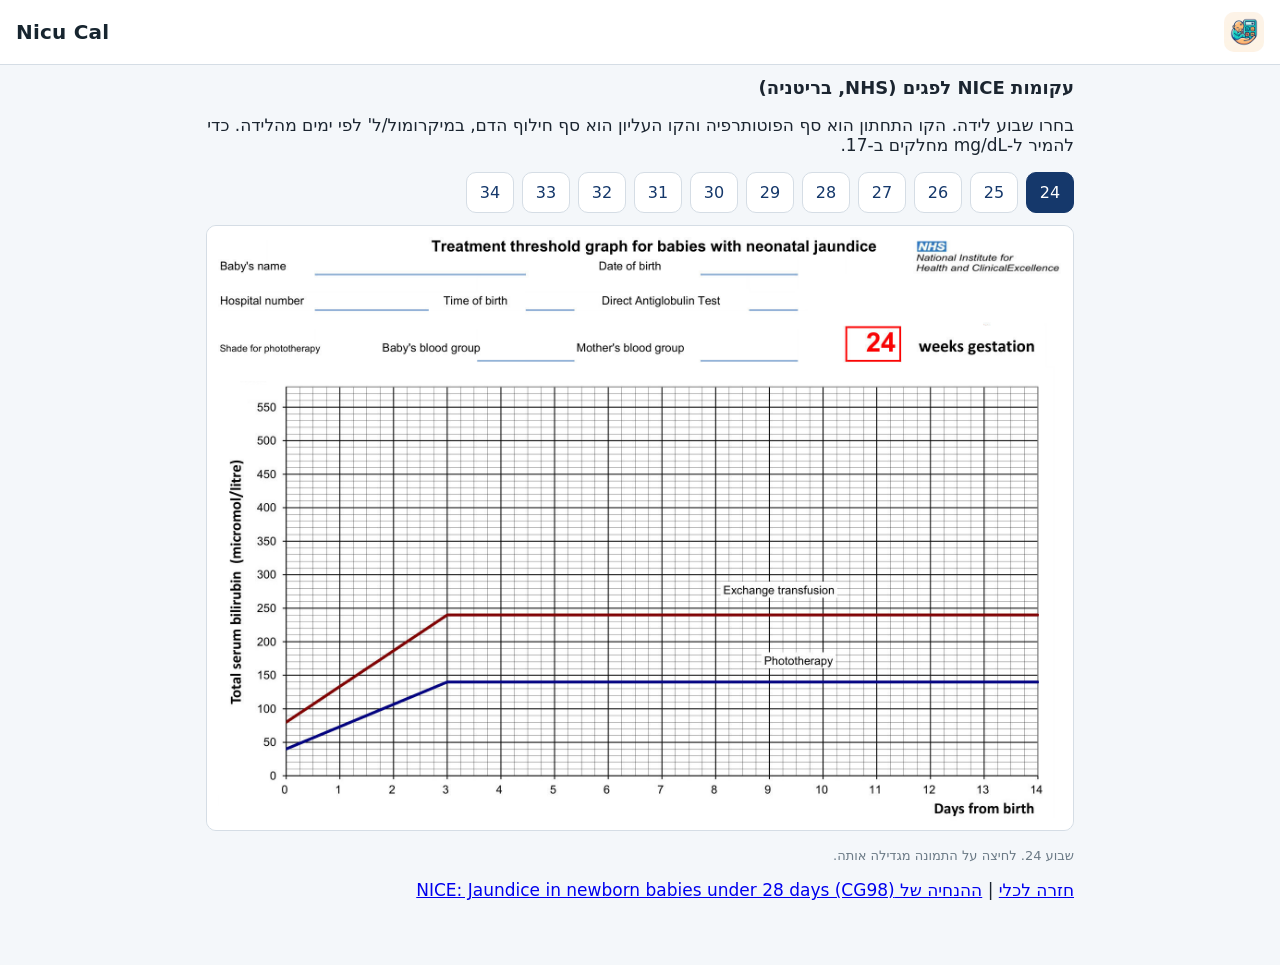
==== curves.html @ 550fda22 "Preterm curves page with clean NICE images and lightbox, source text, remove conversion line Co-Auth" ====
<!doctype html>
<html lang="he" dir="rtl">
<head>
<meta charset="utf-8">
<meta name="viewport" content="width=device-width, initial-scale=1">
<title>עקומות NICE לפגים</title>
<link rel="icon" href="icons/favicon-64.png">
<link rel="stylesheet" href="style.css">
<style>
  .wk{display:flex;flex-wrap:wrap;gap:8px;margin:12px 0}
  .wk button{min-width:48px;padding:10px 0;border:1px solid var(--line);border-radius:10px;background:#fff;color:#15386B;font-family:inherit;font-size:16px;cursor:pointer}
  .wk button.on{background:#15386B;color:#fff;border-color:#15386B}
  .cv img{width:100%;height:auto;border:1px solid var(--line);border-radius:10px;background:#fff}
  .cv p{font-size:13px;color:#6B7A86}
  main.cvpage{max-width:900px;margin:0 auto;padding:12px 16px 32px}
  #lb{position:fixed;inset:0;background:rgba(10,20,40,.9);overflow:auto;z-index:50;-webkit-overflow-scrolling:touch}
  #lb[hidden]{display:none !important}
  #lb img{display:block;width:max(1000px,100%);max-width:none;height:auto;background:#fff;margin:0}
  #lbx{position:fixed;top:12px;left:12px;z-index:60;padding:10px 18px;border:0;border-radius:24px;background:#fff;color:#15386B;font-weight:600;font-size:17px;font-family:inherit;box-shadow:0 2px 8px rgba(0,0,0,.4);cursor:pointer}
</style>
</head>
<body>
<header><img class="logo" src="icons/icon-192.png" alt="" width="40" height="40"><h1>Nicu Cal</h1></header>
<main class="cvpage">
  <h2>עקומות NICE לפגים (NHS, בריטניה)</h2>
  <p>בחרו שבוע לידה. הקו התחתון הוא סף הפוטותרפיה והקו העליון הוא סף חילוף הדם, במיקרומול/ל' לפי ימים מהלידה. כדי להמיר ל-mg/dL מחלקים ב-17.</p>
  <div class="wk" id="wk"></div>
  <div class="cv"><a id="cvlink" href="#"><img id="cvimg" alt="עקומת NICE"></a><p id="cvcap"></p></div>
  <p><a href="index.html">חזרה לכלי</a> | <a href="https://www.nice.org.uk/guidance/cg98" target="_blank" rel="noopener">ההנחיה של NICE: Jaundice in newborn babies under 28 days (CG98)</a></p>
</main>
<div id="lb" hidden><button id="lbx" type="button" aria-label="סגירה">✕ סגירה</button><img id="lbimg" alt="עקומת NICE בגודל מלא"></div>
<script>
(function () {
  var wk = document.getElementById("wk"), img = document.getElementById("cvimg"), link = document.getElementById("cvlink"), cap = document.getElementById("cvcap");
  function show(w) {
    img.src = "curves/nice-" + w + ".jpg";
    link.href = img.src;
    cap.textContent = "שבוע " + w + ". לחיצה על התמונה מגדילה אותה.";
    Array.prototype.forEach.call(wk.children, function (b) { b.classList.toggle("on", +b.textContent === w); });
    try { history.replaceState(null, "", "#" + w); } catch (e) {}
  }
  for (var w = 24; w <= 34; w++) {
    var b = document.createElement("button");
    b.type = "button"; b.textContent = w;
    b.addEventListener("click", (function (x) { return function () { show(x); }; })(w));
    wk.appendChild(b);
  }
  var lb = document.getElementById("lb"), lbimg = document.getElementById("lbimg");
  function openLb() { lbimg.src = img.src; lb.hidden = false; lb.scrollTop = 0; document.body.style.overflow = "hidden"; }
  function closeLb() { lb.hidden = true; document.body.style.overflow = ""; }
  link.addEventListener("click", function (e) { e.preventDefault(); openLb(); });
  document.getElementById("lbx").addEventListener("click", closeLb);
  lb.addEventListener("click", function (e) { if (e.target === lb) closeLb(); });
  document.addEventListener("keydown", function (e) { if (e.key === "Escape") closeLb(); });
  var h = parseInt(location.hash.slice(1), 10);
  show(h >= 24 && h <= 34 ? h : 24);
})();
</script>
</body>
</html>
---- style.css ----
:root{--blue:#0F766E;--bg:#f4f7fa;--line:#d5dde5}
*{box-sizing:border-box}
body{margin:0;font-family:system-ui,"Segoe UI",Arial,sans-serif;background:var(--bg);color:#1b2530;font-size:17px}
header{background:#fff;color:#17252F;padding:12px 16px;border-bottom:1px solid var(--line);display:flex;align-items:baseline;gap:10px}header small{color:#51606B;font-size:13px}
h1{margin:0;font-size:20px}
nav{display:flex;gap:6px;overflow-x:auto;padding:8px;background:#fff;border-bottom:1px solid var(--line)}
nav button{flex:0 0 auto;padding:10px 14px;border:1px solid var(--line);border-radius:20px;background:#fff;font-size:15px}
nav button.on{background:var(--blue);color:#fff;border-color:var(--blue)}
main{padding:12px;max-width:560px;margin:0 auto}
.panel{display:none;background:#fff;border:1px solid var(--line);border-radius:12px;padding:14px}
.panel.on{display:block}
h2{margin:0 0 10px;font-size:18px}
label{display:block;margin:10px 0;font-size:15px}
input{display:block;width:100%;margin-top:4px;padding:10px;font-size:18px;border:1px solid var(--line);border-radius:8px}
.out{margin-top:14px}
.card{border:1px solid var(--line);border-radius:10px;padding:10px;margin-bottom:8px}
.card b{display:block}
.st-now{border-color:#16a34a;background:#f0fdf4}
.st-passed{opacity:.6}
.big{font-size:22px;font-weight:700;color:var(--blue)}
.err{color:#b91c1c}
.soon{color:#666}
footer{padding:12px 16px;font-size:13px;color:#555;text-align:center}
.chk{display:flex;gap:8px;align-items:center}.chk input{display:inline-block;width:auto;margin:0}
select{display:block;width:100%;margin-top:4px;padding:10px;font-size:17px;border:1px solid var(--line);border-radius:8px;background:#fff}
details{margin:8px 0;font-size:14px;color:#334}summary{cursor:pointer;color:var(--blue)}
.warn{color:#92400e;font-size:14px}.bad{border-color:#dc2626;background:#fef2f2}.mid{border-color:#d97706;background:#fffbeb}.ok{border-color:#16a34a;background:#f0fdf4}
table.t{width:100%;border-collapse:collapse;margin-top:6px;font-size:15px}table.t td,table.t th{border:1px solid var(--line);padding:6px;text-align:start}

body{padding-bottom:72px}
nav{position:fixed;bottom:0;left:0;right:0;z-index:5;display:flex;justify-content:space-around;gap:0;overflow:visible;padding:6px 2px calc(6px + env(safe-area-inset-bottom));background:#fff;border-top:1px solid var(--line);border-bottom:0}
nav button{flex:1;display:flex;flex-direction:column;align-items:center;gap:2px;border:0;border-radius:8px;background:transparent;color:#51606B;font-size:11px;padding:4px 0;min-height:48px;font-family:inherit}
nav button.on{background:transparent;color:var(--blue);font-weight:500;border:0}
footer{padding-bottom:16px}
.gauge{margin:12px 0 4px}
.gbar{position:relative;display:flex;height:14px;border-radius:7px;overflow:hidden;direction:rtl}
.gbar i{display:block;height:100%}
.gmark{position:absolute;top:-4px;width:3px;height:22px;background:#0B1B33;border-radius:2px}
.glab{position:relative;height:16px;margin-top:4px;font-size:11px;color:#4A5B78;direction:rtl}
.glab span{position:absolute;transform:translateX(50%);white-space:nowrap}
.gleg{font-size:12px;color:#4A5B78;margin-top:4px}

#home h2{margin-bottom:14px}
.tiles{display:grid;grid-template-columns:repeat(2,minmax(0,1fr));gap:12px}
@media(min-width:520px){.tiles{grid-template-columns:repeat(3,minmax(0,1fr))}}
.tile{display:flex;flex-direction:column;align-items:center;justify-content:center;gap:12px;min-height:128px;padding:16px 8px;background:#fff;border:1.5px solid #E1E6EE;border-radius:16px;color:#15386B;font-family:inherit;font-size:15px;font-weight:500;text-align:center;cursor:pointer}
.tile svg{width:44px;height:44px;fill:none;stroke:#15386B;stroke-width:1.6;stroke-linecap:round;stroke-linejoin:round}
.tile:active{background:#F1F5F9}
.src{margin-top:14px;border-top:1px solid var(--line);padding-top:8px}
.src p,.src li{margin:6px 0;line-height:1.5}
nav svg{width:22px;height:22px}
.err{margin:8px 0}
#home{background:transparent;border:0;padding:0}
nav svg{fill:none;stroke:currentColor;stroke-width:1.8;stroke-linecap:round;stroke-linejoin:round}

.tiles{grid-template-columns:1fr !important;gap:10px}
.tile{flex-direction:row;justify-content:flex-start;gap:16px;min-height:76px;padding:14px 18px;text-align:start;font-size:17px}
.tile svg{width:38px;height:38px;flex:0 0 auto}
.card .gauge{margin:10px 0 8px}

.src ul{margin:2px 0 8px;padding:0;list-style-position:inside}
.src li{margin:2px 0;line-height:1.45}
.src p.tight{margin-bottom:2px}

header{justify-content:space-between;align-items:center}
header .logo{width:40px;height:40px;border-radius:10px;display:block}
header h1{direction:ltr;font-family:system-ui,"Segoe UI",Arial,sans-serif;letter-spacing:.2px}

.keepnote{color:var(--blue);font-size:13px;margin:-4px 0 10px}

footer .credit{display:inline-block;margin-top:6px;font-size:12px;color:#6B7A86}

.warn.amber{color:#B45309;font-weight:500}
.warn.red{color:#B91C1C;font-weight:500}
label.off{color:#9AA7B2}
input:disabled,select:disabled{background:#E8ECF0;color:#9AA7B2;border-color:#D5DDE5;cursor:not-allowed}

body{padding-bottom:16px !important}
.back{display:flex;align-items:center;justify-content:center;width:44px;height:44px;margin:-4px 0 6px;padding:0;border:1px solid var(--line);border-radius:50%;background:#fff;color:#15386B;cursor:pointer}
.back svg{width:24px;height:24px;fill:none;stroke:currentColor;stroke-width:2.2;stroke-linecap:round;stroke-linejoin:round}

.steps{margin:8px 0 0;padding-inline-start:20px;line-height:1.7}
.steps li{margin:4px 0}
.big2{font-size:18px;color:var(--blue)}
.steps b{display:inline}
[hidden]{display:none !important}

.rrow{display:flex;justify-content:space-between;align-items:baseline;gap:12px;padding:9px 0;border-top:1px solid var(--line)}
.rrow:first-of-type{border-top:0}
.rrow b{display:inline;font-size:19px;color:var(--blue);white-space:nowrap}
.card b.ctitle{margin-bottom:6px}
.calcbtn{display:flex;align-items:center;gap:8px;margin-top:10px;padding:8px 12px;border:1px solid var(--line);border-radius:10px;background:#fff;color:#15386B;font-family:inherit;font-size:14px;cursor:pointer}
.calcbtn svg{width:20px;height:20px;fill:none;stroke:currentColor;stroke-width:1.8;stroke-linecap:round;stroke-linejoin:round}
#dr-steps{margin-top:6px;font-size:14px}

.plateau{margin:8px 0 0;padding:6px 8px;background:#EEF6FB;border-radius:8px;color:#15386B;font-size:13px;line-height:1.5}

details.dt{margin:6px 0 10px;border:1px solid var(--line);border-radius:10px;padding:8px 12px;background:#fff}
details.dt summary{font-weight:500}
.nowbtn{margin:0 0 8px;padding:8px 14px;border:1px solid var(--line);border-radius:10px;background:#fff;color:#15386B;font-family:inherit;font-size:15px;cursor:pointer}
.dtout{margin:6px 0 2px;font-weight:500;color:var(--blue)}

.stdnote{margin:8px 0 0;font-size:14px;color:#334}
.lblrow{display:flex;align-items:center;justify-content:space-between;gap:10px;margin-bottom:4px}
.lblrow .nowbtn{margin:0;padding:4px 14px;font-size:14px}
.drugpick{display:grid;grid-template-columns:1fr 1fr;gap:10px;margin-bottom:12px}
.drugbtn{min-height:64px !important;justify-content:center !important;text-align:center !important}
.drugbtn.sel{background:#EAF2FB;border-color:#15386B}
.tile.alt{background:#EEF4FB;border:1.5px dashed #15386B;margin-top:8px}
.calcrow{display:flex;justify-content:space-between;align-items:center;gap:8px}
.calcmodal{position:fixed;inset:0;background:rgba(15,30,55,.45);display:flex;align-items:center;justify-content:center;z-index:50}
.calcmodal[hidden]{display:none !important}
.calcbox{background:#fff;border-radius:16px;padding:14px;width:min(320px,92vw)}
.calcdisp{background:#F1F5F9;border-radius:10px;padding:12px;font-size:30px;text-align:right;min-height:56px;overflow:hidden;direction:ltr;word-break:break-all}
.calckeys{display:grid;grid-template-columns:repeat(4,1fr);gap:8px;margin-top:10px}
.calckeys button{padding:14px 0;font-size:22px;border:1px solid var(--line);border-radius:10px;background:#fff;font-family:inherit;cursor:pointer}
.calckeys .op{background:#EEF4FB;color:#15386B}.calckeys .fn{background:#F1F5F9}.calckeys .eq{background:#15386B;color:#fff}
.steps .m{unicode-bidi:isolate}
.manrow{align-items:center;gap:8px;border-top:1px dashed var(--line);padding-top:8px}
.manrow label{flex:1}
.manin{display:flex;align-items:center;gap:6px;white-space:nowrap}
.manin input{width:96px;padding:6px 8px;border:1px solid var(--line);border-radius:8px;font:inherit;text-align:center;direction:ltr}
.plateau .ptitle{display:block;text-align:center;font-weight:700;margin-bottom:4px}
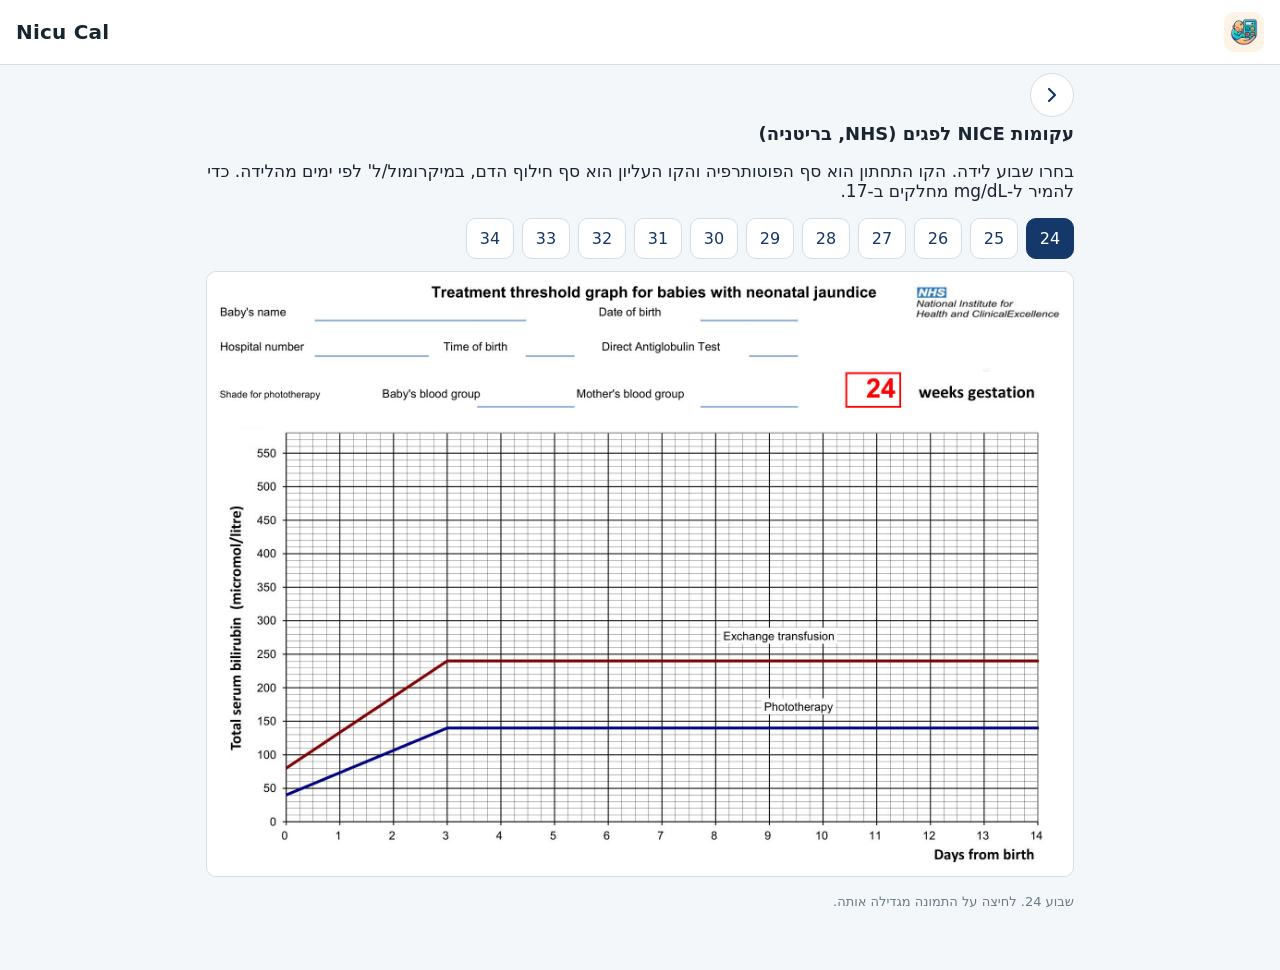
==== commit 8f0b069f: "Back arrow on curves page, keep preterm inputs, remove bottom links Co-Authored-By: Claude Sonnet 5." ====
--- a/curves.html
+++ b/curves.html
@@ -16,17 +16,18 @@
   #lb{position:fixed;inset:0;background:rgba(10,20,40,.9);overflow:auto;z-index:50;-webkit-overflow-scrolling:touch}
   #lb[hidden]{display:none !important}
   #lb img{display:block;width:max(1000px,100%);max-width:none;height:auto;background:#fff;margin:0}
-  #lbx{position:fixed;top:12px;left:12px;z-index:60;padding:10px 18px;border:0;border-radius:24px;background:#fff;color:#15386B;font-weight:600;font-size:17px;font-family:inherit;box-shadow:0 2px 8px rgba(0,0,0,.4);cursor:pointer}
+  #lbx{position:fixed;top:12px;right:12px;z-index:60;padding:10px 18px;border:0;border-radius:24px;background:#fff;color:#15386B;font-weight:600;font-size:17px;font-family:inherit;box-shadow:0 2px 8px rgba(0,0,0,.4);cursor:pointer}
+  a.back{text-decoration:none}
 </style>
 </head>
 <body>
 <header><img class="logo" src="icons/icon-192.png" alt="" width="40" height="40"><h1>Nicu Cal</h1></header>
 <main class="cvpage">
+  <a class="back" id="cvback" href="index.html#pbili" aria-label="חזרה לצהבת בפגים"><svg viewBox="0 0 24 24" aria-hidden="true"><path d="M9 6l6 6-6 6"/></svg></a>
   <h2>עקומות NICE לפגים (NHS, בריטניה)</h2>
   <p>בחרו שבוע לידה. הקו התחתון הוא סף הפוטותרפיה והקו העליון הוא סף חילוף הדם, במיקרומול/ל' לפי ימים מהלידה. כדי להמיר ל-mg/dL מחלקים ב-17.</p>
   <div class="wk" id="wk"></div>
   <div class="cv"><a id="cvlink" href="#"><img id="cvimg" alt="עקומת NICE"></a><p id="cvcap"></p></div>
-  <p><a href="index.html">חזרה לכלי</a> | <a href="https://www.nice.org.uk/guidance/cg98" target="_blank" rel="noopener">ההנחיה של NICE: Jaundice in newborn babies under 28 days (CG98)</a></p>
 </main>
 <div id="lb" hidden><button id="lbx" type="button" aria-label="סגירה">✕ סגירה</button><img id="lbimg" alt="עקומת NICE בגודל מלא"></div>
 <script>
@@ -45,6 +46,11 @@
     b.addEventListener("click", (function (x) { return function () { show(x); }; })(w));
     wk.appendChild(b);
   }
+  function goBack(e) {
+    var ref = document.referrer || "";
+    if (history.length > 1 && /\/(index\.html)?(#.*)?$/.test(ref.split("?")[0])) { e.preventDefault(); history.back(); }
+  }
+  document.getElementById("cvback").addEventListener("click", goBack);
   var lb = document.getElementById("lb"), lbimg = document.getElementById("lbimg");
   function openLb() { lbimg.src = img.src; lb.hidden = false; lb.scrollTop = 0; document.body.style.overflow = "hidden"; }
   function closeLb() { lb.hidden = true; document.body.style.overflow = ""; }
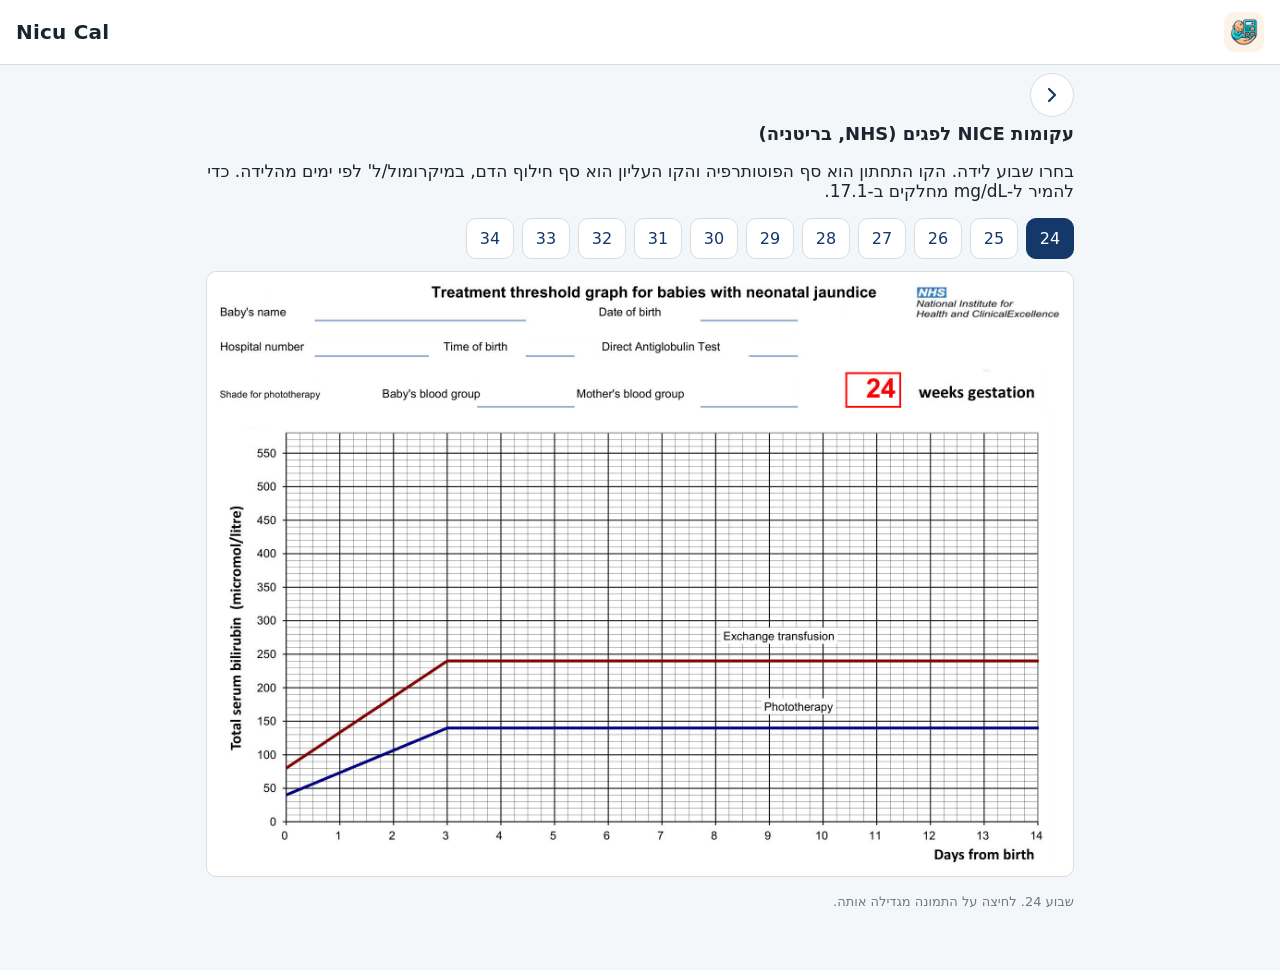
==== commit 4e886e6d: "Preterm bili: umol/L to mg/dL divide by 17.1" ====
--- a/curves.html
+++ b/curves.html
@@ -25,7 +25,7 @@
 <main class="cvpage">
   <a class="back" id="cvback" href="index.html#pbili" aria-label="חזרה לצהבת בפגים"><svg viewBox="0 0 24 24" aria-hidden="true"><path d="M9 6l6 6-6 6"/></svg></a>
   <h2>עקומות NICE לפגים (NHS, בריטניה)</h2>
-  <p>בחרו שבוע לידה. הקו התחתון הוא סף הפוטותרפיה והקו העליון הוא סף חילוף הדם, במיקרומול/ל' לפי ימים מהלידה. כדי להמיר ל-mg/dL מחלקים ב-17.</p>
+  <p>בחרו שבוע לידה. הקו התחתון הוא סף הפוטותרפיה והקו העליון הוא סף חילוף הדם, במיקרומול/ל' לפי ימים מהלידה. כדי להמיר ל-mg/dL מחלקים ב-17.1.</p>
   <div class="wk" id="wk"></div>
   <div class="cv"><a id="cvlink" href="#"><img id="cvimg" alt="עקומת NICE"></a><p id="cvcap"></p></div>
 </main>
--- a/style.css
+++ b/style.css
@@ -53,9 +53,12 @@
 #home{background:transparent;border:0;padding:0}
 nav svg{fill:none;stroke:currentColor;stroke-width:1.8;stroke-linecap:round;stroke-linejoin:round}
 
-.tiles{grid-template-columns:1fr !important;gap:10px}
-.tile{flex-direction:row;justify-content:flex-start;gap:16px;min-height:76px;padding:14px 18px;text-align:start;font-size:17px}
-.tile svg{width:38px;height:38px;flex:0 0 auto}
+.tiles{grid-template-columns:repeat(2,minmax(0,1fr)) !important;gap:8px}
+.tile{flex-direction:column;justify-content:center;gap:6px;min-height:86px;padding:8px 6px;text-align:center;font-size:15px;line-height:1.2}
+.tile svg{width:32px;height:32px;flex:0 0 auto}
+.tile small{display:block;font-size:12px;font-weight:400;color:#4A5B78;margin-top:2px}
+.tile.wide{grid-column:1/-1;flex-direction:row;gap:12px;min-height:62px;font-size:16px}
+.tile.wide svg{width:30px;height:30px}
 .card .gauge{margin:10px 0 8px}
 
 .src ul{margin:2px 0 8px;padding:0;list-style-position:inside}
@@ -106,13 +109,13 @@
 .drugpick{display:grid;grid-template-columns:1fr 1fr;gap:10px;margin-bottom:12px}
 .drugbtn{min-height:64px !important;justify-content:center !important;text-align:center !important}
 .drugbtn.sel{background:#EAF2FB;border-color:#15386B}
-.tile.alt{background:#EEF4FB;border:1.5px dashed #15386B;margin-top:8px}
+.tile.alt{background:#EEF4FB;border:1.5px dashed #15386B;margin-bottom:8px}
 .calcrow{display:flex;justify-content:space-between;align-items:center;gap:8px}
 .calcmodal{position:fixed;inset:0;background:rgba(15,30,55,.45);display:flex;align-items:center;justify-content:center;z-index:50}
 .calcmodal[hidden]{display:none !important}
 .calcbox{background:#fff;border-radius:16px;padding:14px;width:min(320px,92vw)}
 .calcdisp{background:#F1F5F9;border-radius:10px;padding:12px;font-size:30px;text-align:right;min-height:56px;overflow:hidden;direction:ltr;word-break:break-all}
-.calckeys{display:grid;grid-template-columns:repeat(4,1fr);gap:8px;margin-top:10px}
+.calckeys{display:grid;grid-template-columns:repeat(3,1fr);gap:8px;margin-top:10px}
 .calckeys button{padding:14px 0;font-size:22px;border:1px solid var(--line);border-radius:10px;background:#fff;font-family:inherit;cursor:pointer}
 .calckeys .op{background:#EEF4FB;color:#15386B}.calckeys .fn{background:#F1F5F9}.calckeys .eq{background:#15386B;color:#fff}
 .steps .m{unicode-bidi:isolate}
@@ -121,3 +124,100 @@
 .manin{display:flex;align-items:center;gap:6px;white-space:nowrap}
 .manin input{width:96px;padding:6px 8px;border:1px solid var(--line);border-radius:8px;font:inherit;text-align:center;direction:ltr}
 .plateau .ptitle{display:block;text-align:center;font-weight:700;margin-bottom:4px}
+/* פרטי יילוד: מסך בחירת מחשבון */
+.toprow{display:flex;align-items:center;justify-content:space-between;gap:10px;margin:-4px 0 6px}
+.toprow .back{margin:0}
+.clrhome{display:none;margin:0}
+body.babyflow .clrhome{display:block}
+.pickbtn{display:flex;align-items:center;gap:12px;width:100%;margin:16px 0 10px;padding:14px 16px;background:#15386B;color:#fff;border:0;border-radius:14px;font-family:inherit;font-size:17px;font-weight:600;cursor:pointer}
+.pickbtn svg{width:26px;height:26px;fill:none;stroke:#fff;stroke-width:1.8;stroke-linecap:round;stroke-linejoin:round;flex:0 0 auto}
+.pickbtn span{flex:1;text-align:start}
+.pgrid{display:grid;grid-template-columns:1fr;gap:8px}
+.chip{display:flex;align-items:center;gap:12px;padding:12px 14px;background:#fff;border:1.5px solid #15386B;border-radius:999px;color:#15386B;font-family:inherit;font-size:16px;font-weight:500;text-align:start;cursor:pointer}
+.chip svg{width:26px;height:26px;flex:0 0 auto;fill:none;stroke:#15386B;stroke-width:1.7;stroke-linecap:round;stroke-linejoin:round}
+.chip:active{background:#EEF4FB}
+/* הכנת ציוד לפעולות */
+.eqitems{margin-top:12px}
+.eqi{padding:8px 0;font-size:17px;gap:12px;cursor:pointer}
+.eqi input{width:22px;height:22px;flex:0 0 auto}
+.eqdone{color:#166534;font-weight:600;margin:8px 0}
+.eqcap{margin:14px 0 6px;font-size:14px;color:#51606B}
+.eqimg{display:block;width:100%;height:auto;border-radius:10px;border:1px solid var(--line)}
+.eqnote{text-align:center;margin:12px 0;padding:10px 12px;background:#EEF4FB;border:1px dashed #15386B;border-radius:10px;color:#15386B;font-size:15px;line-height:1.5}
+.eqnote[hidden]{display:none}
+.eqnote2{margin:12px 0 0;padding:10px 12px;background:#FFF7E6;border:1px solid #E5C77A;border-radius:10px;font-size:13px;line-height:1.5}
+.eqnote2 a{color:#15386B;font-weight:600}
+.eqhead{margin:14px 0 2px;font-weight:700;color:#15386B;font-size:16px}
+.eqcalc{display:block;margin:12px 0 4px;font-size:14px;padding:8px 14px}
+.eqcbox{margin:6px 0 4px;padding:6px 12px 10px;border:1px solid var(--line);border-radius:10px;background:#F8FAFC}
+.eqfm{text-align:center;margin:6px 0 0;font-size:13px;color:#51606B}
+.eqsterile{margin:12px 0 0;padding:10px 12px;background:#E6F4EA;border:1px solid #9FD3AE;border-radius:10px;color:#1E5B34;font-size:13px;font-weight:600;line-height:1.5;text-align:center}
+.chip small{font-size:13px;font-weight:400;margin-inline-start:6px;color:#4A5B78}
+.eqimg{cursor:zoom-in}
+#eqzoom{position:fixed;inset:0;background:rgba(10,20,40,.9);overflow:auto;z-index:50;-webkit-overflow-scrolling:touch}
+#eqzoom[hidden]{display:none !important}
+#eqzoom img{display:block;width:max(900px,100%);max-width:none;height:auto;margin:0}
+#eqzoomx{position:fixed;top:12px;right:12px;z-index:60;padding:10px 18px;border:0;border-radius:24px;background:#fff;color:#15386B;font-weight:600;font-size:17px;font-family:inherit;box-shadow:0 2px 8px rgba(0,0,0,.4);cursor:pointer}
+/* קבלת פג ליחידה */
+#preemie details.dt summary{font-size:16px}
+#preemie details details{border:0;padding:0;margin:4px 0}
+#preemie .eqi{padding:8px 0}
+#preemie ul.stdnote{margin:6px 0;padding-inline-start:20px;line-height:1.6}
+#preemie .eqhead{margin:14px 0 2px}
+#preemie tr.hit td{background:#E7F5EC;font-weight:700}
+#preemie .eqi.late{background:#FFF1E0;border-radius:8px;padding-inline:8px}
+#preemie .eqi span small{color:#51606B;font-size:13px}
+.prtimer{display:flex;align-items:center;justify-content:space-between;gap:12px;margin:8px 0}
+.prtimer .nowbtn{margin:0;padding:10px 22px;font-size:17px}
+.prbeep{margin:6px 0;padding:8px 10px;background:#FFF1E0;border:1px solid #E5C77A;border-radius:8px;font-weight:600}
+.aprow{display:flex;align-items:center;justify-content:space-between;gap:8px;padding:6px 0}
+.apbtns{display:flex;gap:6px}
+.apbtn{width:44px;height:40px;border:1px solid var(--line);border-radius:10px;background:#fff;font-size:18px;font-family:inherit;color:#15386B;cursor:pointer}
+.apbtn.sel{background:#15386B;color:#fff;border-color:#15386B}
+.aptot{color:var(--blue);font-weight:600}
+.prsteps{margin:0 0 6px;padding-inline-start:34px}
+#preemie .preq details.dt{border:0;padding:0}
+#preemie .preq>details,#preemie .preq{margin:0}
+.prcalcrow{display:flex;justify-content:flex-end;margin:0 0 4px}
+.prcalcrow .calcbtn{margin-top:0;padding:8px 10px}
+.prdrug .card{margin:2px 0 8px;line-height:1.7}
+.prres .card b{display:inline}
+#pr-depth b{display:inline}
+.aptotrow{border-top:1px solid var(--line);margin-top:4px;padding-top:8px}.aptotrow b{display:inline}
+.prclockbtns{display:grid;grid-template-columns:repeat(3,1fr);gap:6px;margin:4px 0 8px}
+.prclockbtns .nowbtn{margin:0;padding:10px 0;font-size:15px}
+.prclockbtns .nowbtn:disabled{opacity:.4;cursor:not-allowed}
+.prbar{display:flex;gap:8px;margin:6px 0 10px}
+.prbar .nowbtn{margin:0;flex:1}
+.prrec{display:flex;gap:8px;align-items:center;margin:6px 0}
+.prrec .nowbtn{margin:0}
+.prrec [data-open]{flex:1;text-align:start}
+.prprevnote{text-align:center}
+.prcur{text-align:center;margin:16px 0 4px;padding-top:12px;border-top:1px solid var(--line);font-size:17px;color:#15386B}
+.prcurnote{text-align:center;font-size:13px;margin:2px 0 8px}
+
+/* כפתור פרטי יילוד: בולט במידה */
+.tile.alt{background:#EAF2FB;border:2px solid #15386B;color:#15386B;min-height:68px;font-size:16px;font-weight:700;margin-bottom:6px;box-shadow:none}
+.tile.alt svg{stroke:#15386B}
+.tile.alt:active{background:#DCE9F7}
+.tile.alt small{font-weight:400}
+
+/* צמצום גובה: כל האריחים בלי גלילה */
+.tiles{gap:6px !important}
+.tile{min-height:72px;padding:6px 6px;gap:4px}
+.tile svg{width:28px;height:28px}
+.tile.wide{min-height:54px}
+.tile.alt{min-height:60px;margin-bottom:4px}
+
+/* התראות והערות קצרות: ממורכזות */
+.warn,.err{text-align:center}
+.golink{color:#15386B;font-weight:700;text-decoration:underline}
+
+/* טווח למין ולשבוע הזה בתוך כרטיס אחוזון */
+.range{margin-top:10px;padding-top:8px;border-top:1px solid rgba(21,56,107,.18)}
+.range .rtitle{font-size:12px;text-align:center;color:#4A5B78;margin-bottom:4px}
+.range .rcols{display:grid;grid-template-columns:repeat(3,1fr);text-align:center;gap:2px}
+.range small{display:block;font-size:12px;color:#4A5B78}
+.range b{font-weight:600;font-size:16px}
+
+.zs{font-size:15px;font-weight:600;color:var(--blue)}
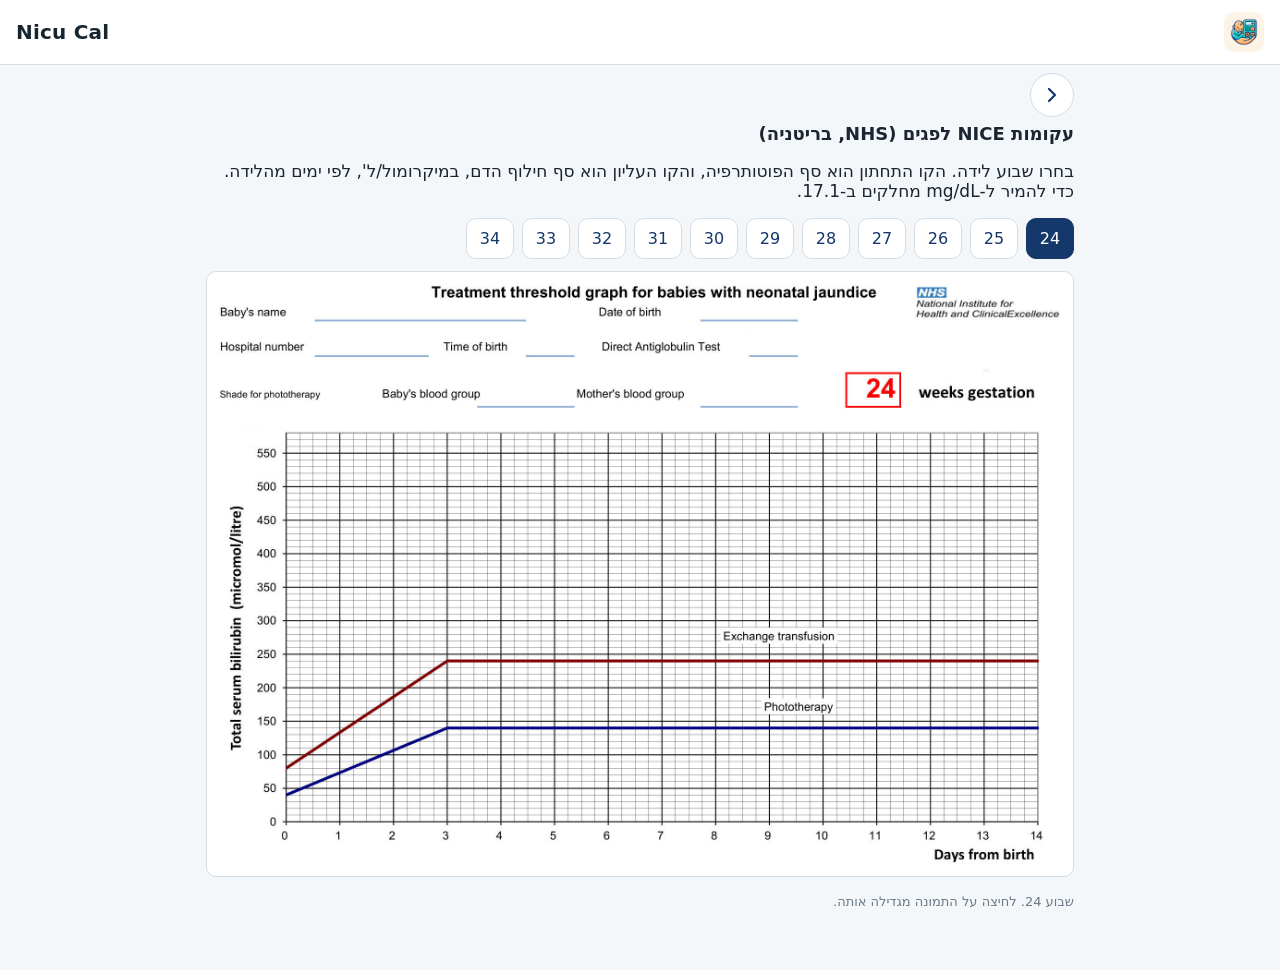
==== commit cd3ae203: "curves.html: commas" ====
--- a/curves.html
+++ b/curves.html
@@ -25,7 +25,7 @@
 <main class="cvpage">
   <a class="back" id="cvback" href="index.html#pbili" aria-label="חזרה לצהבת בפגים"><svg viewBox="0 0 24 24" aria-hidden="true"><path d="M9 6l6 6-6 6"/></svg></a>
   <h2>עקומות NICE לפגים (NHS, בריטניה)</h2>
-  <p>בחרו שבוע לידה. הקו התחתון הוא סף הפוטותרפיה והקו העליון הוא סף חילוף הדם, במיקרומול/ל' לפי ימים מהלידה. כדי להמיר ל-mg/dL מחלקים ב-17.1.</p>
+  <p>בחרו שבוע לידה. הקו התחתון הוא סף הפוטותרפיה, והקו העליון הוא סף חילוף הדם, במיקרומול/ל', לפי ימים מהלידה. כדי להמיר ל-mg/dL מחלקים ב-17.1.</p>
   <div class="wk" id="wk"></div>
   <div class="cv"><a id="cvlink" href="#"><img id="cvimg" alt="עקומת NICE"></a><p id="cvcap"></p></div>
 </main>
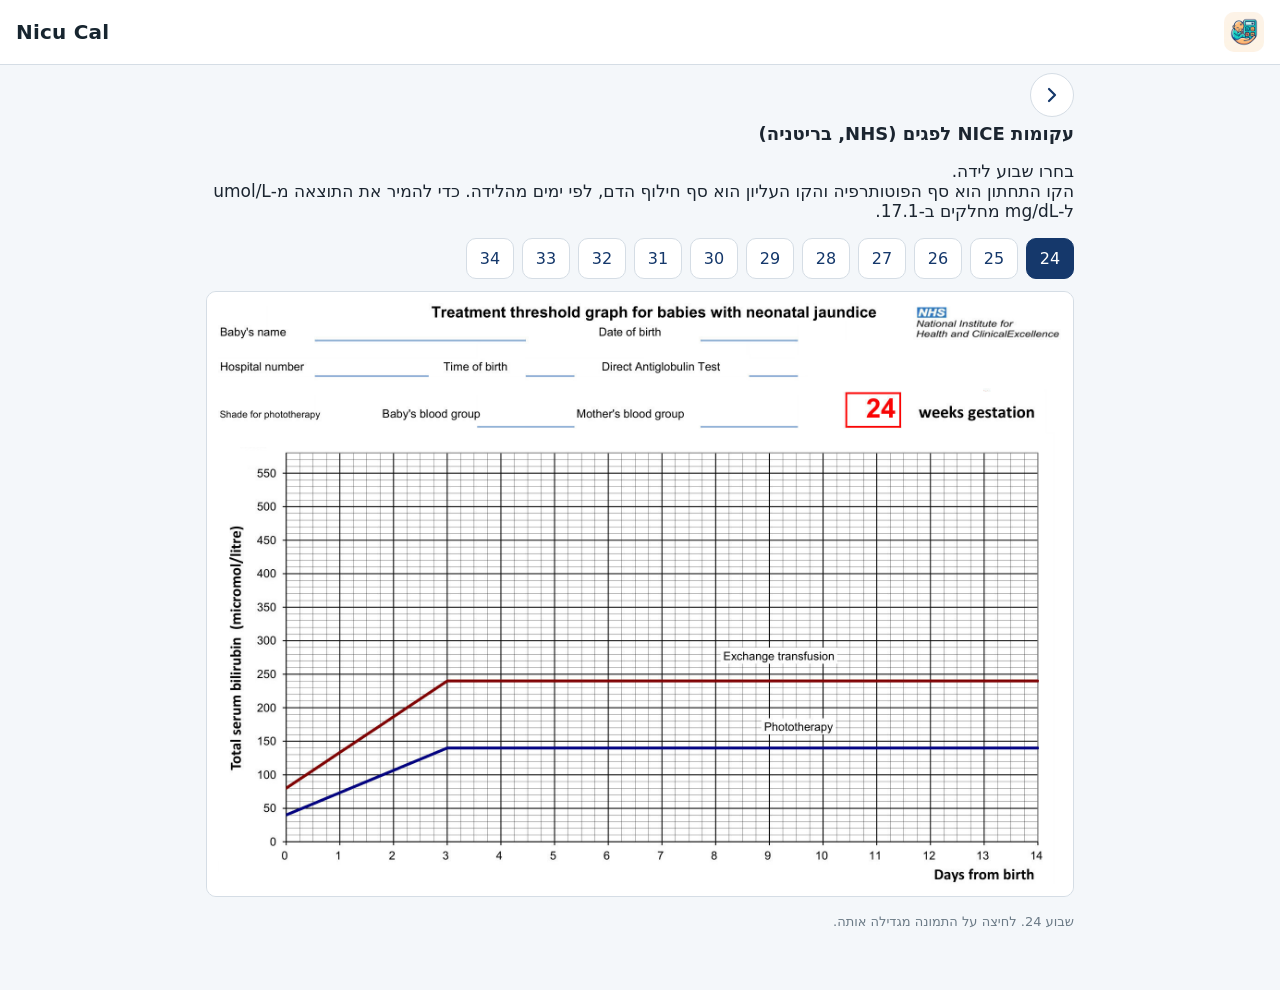
==== commit f82bad0e: "curves.html wording" ====
--- a/curves.html
+++ b/curves.html
@@ -25,7 +25,7 @@
 <main class="cvpage">
   <a class="back" id="cvback" href="index.html#pbili" aria-label="חזרה לצהבת בפגים"><svg viewBox="0 0 24 24" aria-hidden="true"><path d="M9 6l6 6-6 6"/></svg></a>
   <h2>עקומות NICE לפגים (NHS, בריטניה)</h2>
-  <p>בחרו שבוע לידה. הקו התחתון הוא סף הפוטותרפיה, והקו העליון הוא סף חילוף הדם, במיקרומול/ל', לפי ימים מהלידה. כדי להמיר ל-mg/dL מחלקים ב-17.1.</p>
+  <p>בחרו שבוע לידה.<br>הקו התחתון הוא סף הפוטותרפיה והקו העליון הוא סף חילוף הדם, לפי ימים מהלידה. כדי להמיר את התוצאה מ-<bdi dir="ltr">umol/L</bdi> ל-<bdi dir="ltr">mg/dL</bdi> מחלקים ב-17.1.</p>
   <div class="wk" id="wk"></div>
   <div class="cv"><a id="cvlink" href="#"><img id="cvimg" alt="עקומת NICE"></a><p id="cvcap"></p></div>
 </main>
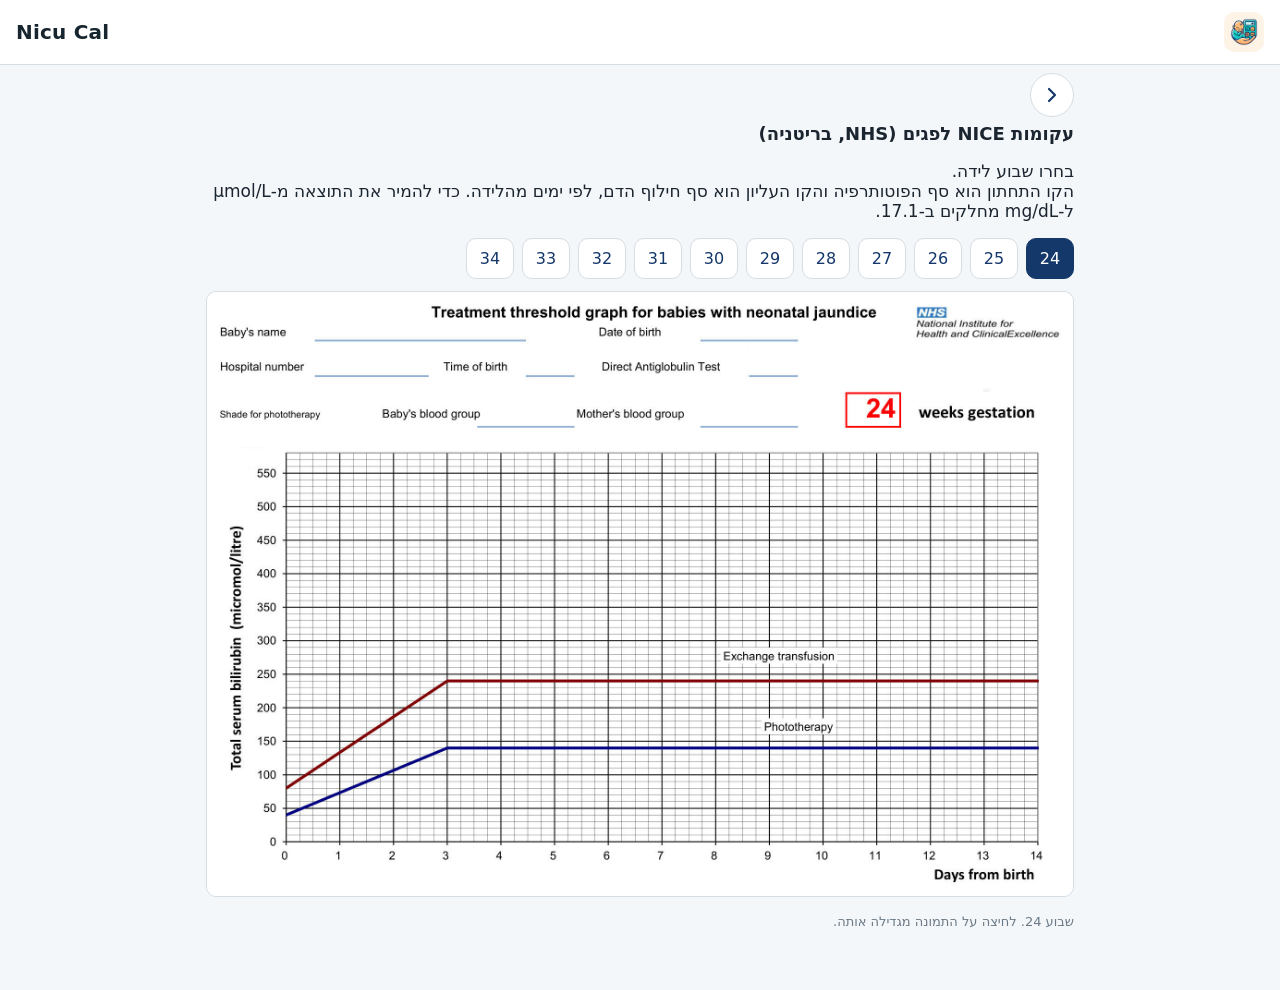
==== commit e65c76c1: "curves.html: µmol/L" ====
--- a/curves.html
+++ b/curves.html
@@ -25,7 +25,7 @@
 <main class="cvpage">
   <a class="back" id="cvback" href="index.html#pbili" aria-label="חזרה לצהבת בפגים"><svg viewBox="0 0 24 24" aria-hidden="true"><path d="M9 6l6 6-6 6"/></svg></a>
   <h2>עקומות NICE לפגים (NHS, בריטניה)</h2>
-  <p>בחרו שבוע לידה.<br>הקו התחתון הוא סף הפוטותרפיה והקו העליון הוא סף חילוף הדם, לפי ימים מהלידה. כדי להמיר את התוצאה מ-<bdi dir="ltr">umol/L</bdi> ל-<bdi dir="ltr">mg/dL</bdi> מחלקים ב-17.1.</p>
+  <p>בחרו שבוע לידה.<br>הקו התחתון הוא סף הפוטותרפיה והקו העליון הוא סף חילוף הדם, לפי ימים מהלידה. כדי להמיר את התוצאה מ-<bdi dir="ltr">µmol/L</bdi> ל-<bdi dir="ltr">mg/dL</bdi> מחלקים ב-17.1.</p>
   <div class="wk" id="wk"></div>
   <div class="cv"><a id="cvlink" href="#"><img id="cvimg" alt="עקומת NICE"></a><p id="cvcap"></p></div>
 </main>
